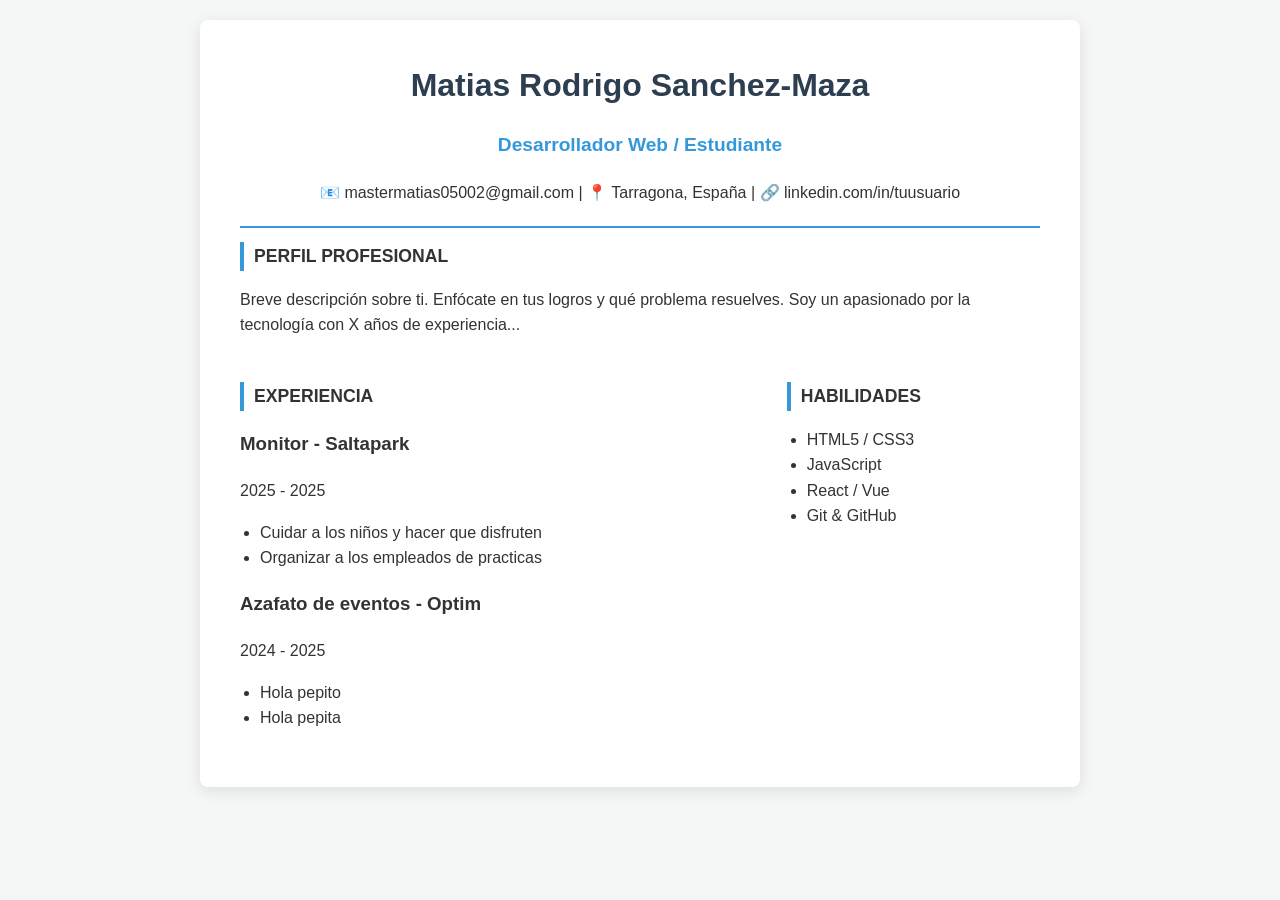
==== index.html @ cc2661fa "Add files via upload" ====
<!doctype html>
<html lang="es">
  <head>
    <meta charset="UTF-8" />
    <meta name="viewport" content="width=device-width, initial-scale=1.0" />
    <title>Mi CV Digital</title>
    <link rel="stylesheet" href="style.css" />
  </head>
  <body>
    <div class="container">
      <header>
        <h1>Matias Rodrigo Sanchez-Maza</h1>
        <p class="subtitle">Desarrollador Web / Estudiante</p>
        <div class="contact-info">
          <span>📧 mastermatias05002@gmail.com</span> |
          <span>📍 Tarragona, España</span> |
          <span>🔗 linkedin.com/in/tuusuario</span>
        </div>
      </header>

      <section class="summary">
        <h2>Perfil Profesional</h2>
        <p>
          Breve descripción sobre ti. Enfócate en tus logros y qué problema
          resuelves. Soy un apasionado por la tecnología con X años de
          experiencia...
        </p>
      </section>

      <div class="main-content">
        <section class="experience">
          <h2>Experiencia</h2>
          <div class="item">
            <h3>Monitor - Saltapark</h3>
            <span class="date">2025 - 2025</span>
            <ul>
              <li>Cuidar a los niños y hacer que disfruten</li>
              <li>Organizar a los empleados de practicas</li>
            </ul>
            <h3>Azafato de eventos - Optim</h3>
            <span class="date">2024 - 2025</span>
            <ul>
              <li>Hola pepito</li>
              <li>Hola pepita</li>
            </ul>
          </div>
        </section>

        <aside class="skills">
          <h2>Habilidades</h2>
          <ul>
            <li>HTML5 / CSS3</li>
            <li>JavaScript</li>
            <li>React / Vue</li>
            <li>Git & GitHub</li>
          </ul>
        </aside>
      </div>
    </div>
  </body>
</html>
---- style.css ----
:root {
    --primary-color: #2c3e50;
    --accent-color: #3498db;
    --text-color: #333;
    --bg-color: #f4f7f6;
}

body {
    font-family: 'Segoe UI', Tahoma, Geneva, Verdana, sans-serif;
    background-color: var(--bg-color);
    color: var(--text-color);
    line-height: 1.6;
    margin: 0;
    padding: 20px;
}

.container {
    max-width: 800px;
    margin: 0 auto;
    background: #fff;
    padding: 40px;
    box-shadow: 0 4px 15px rgba(0,0,0,0.1);
    border-radius: 8px;
}

header {
    text-align: center;
    border-bottom: 2px solid var(--accent-color);
    padding-bottom: 20px;
}

h1 { margin: 0; color: var(--primary-color); }

.subtitle {
    font-size: 1.2rem;
    color: var(--accent-color);
    font-weight: bold;
}

.main-content {
    display: flex;
    gap: 40px;
    margin-top: 30px;
}

.experience { flex: 2; }
.skills { flex: 1; }

h2 {
    border-left: 4px solid var(--accent-color);
    padding-left: 10px;
    text-transform: uppercase;
    font-size: 1.1rem;
}

ul { padding-left: 20px; }
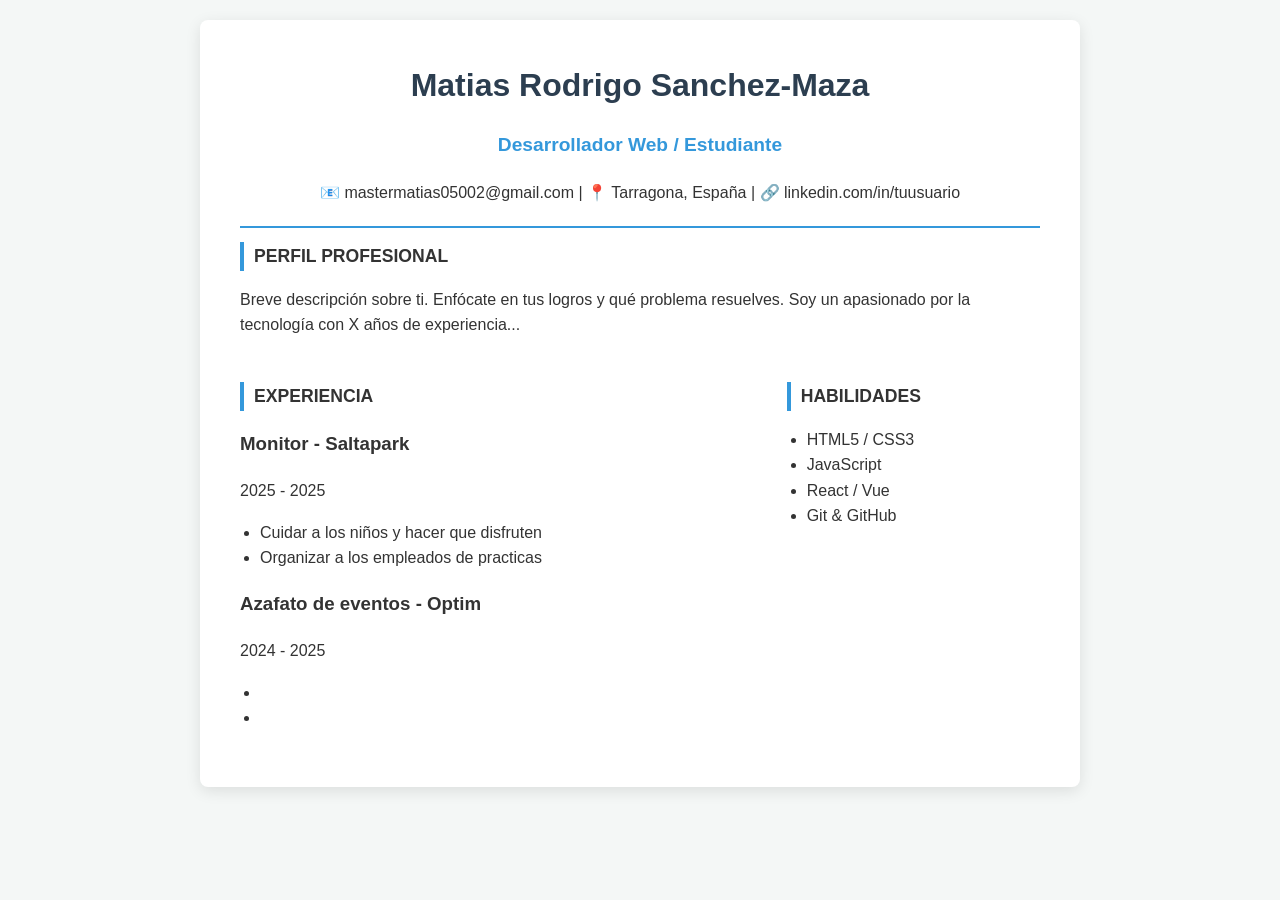
==== commit 692954d5: "1" ====
--- a/index.html
+++ b/index.html
@@ -40,8 +40,8 @@
             <h3>Azafato de eventos - Optim</h3>
             <span class="date">2024 - 2025</span>
             <ul>
-              <li>Hola pepito</li>
-              <li>Hola pepita</li>
+              <li></li>
+              <li></li>
             </ul>
           </div>
         </section>
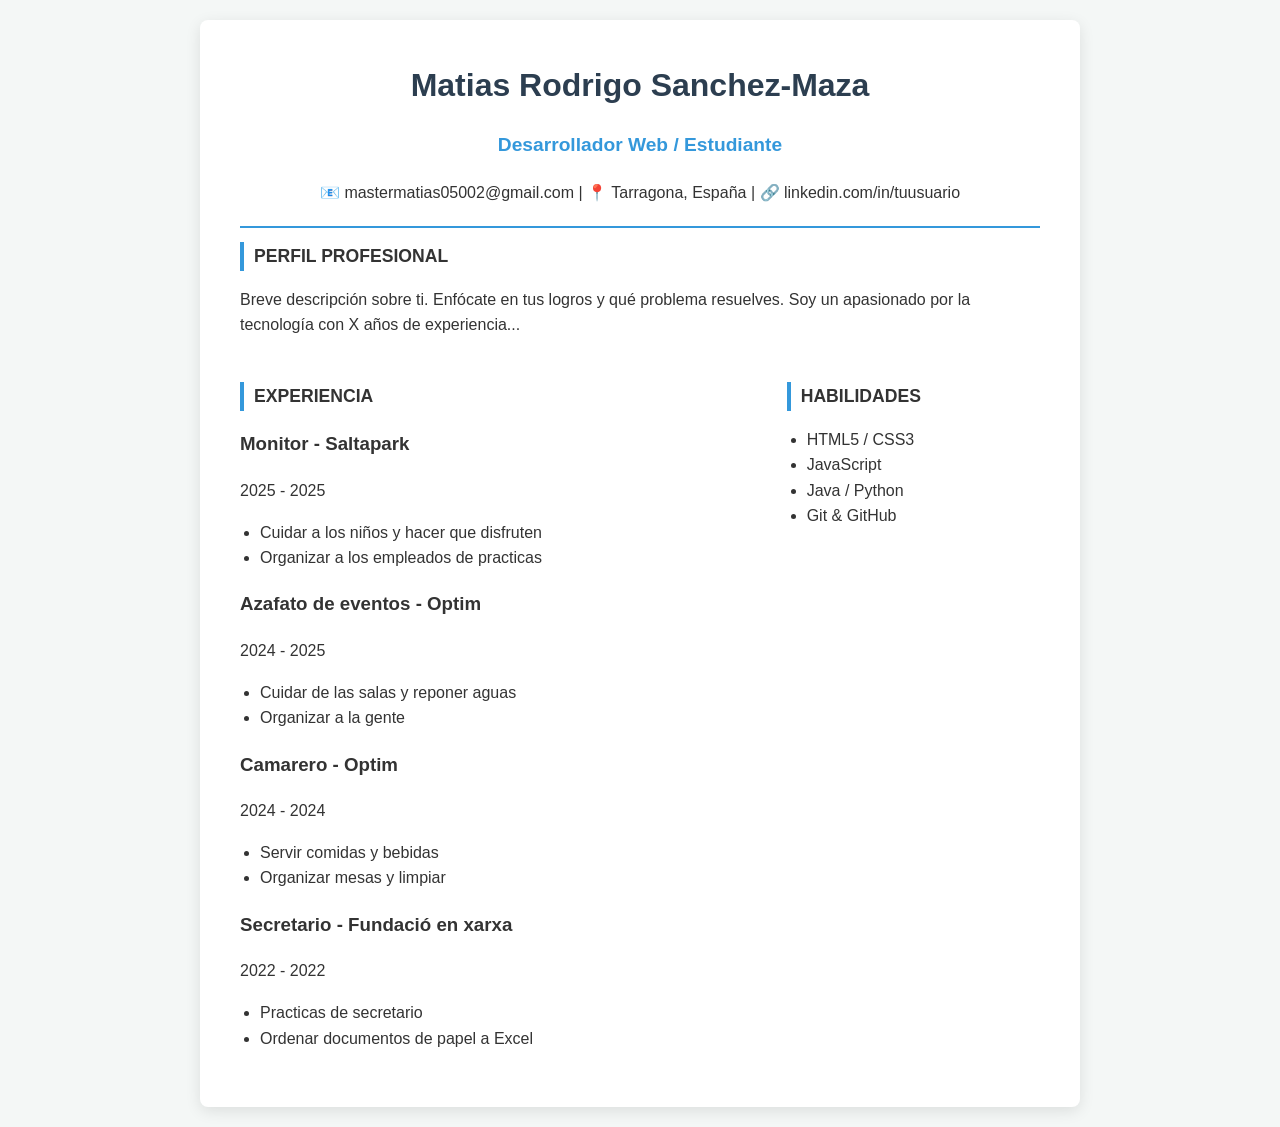
==== commit 8e6259ae: "mejoras" ====
--- a/index.html
+++ b/index.html
@@ -40,8 +40,20 @@
             <h3>Azafato de eventos - Optim</h3>
             <span class="date">2024 - 2025</span>
             <ul>
-              <li></li>
-              <li></li>
+              <li>Cuidar de las salas y reponer aguas</li>
+              <li>Organizar a la gente</li>
+            </ul>
+            <h3>Camarero - Optim</h3>
+            <span class="date">2024 - 2024</span>
+            <ul>
+              <li>Servir comidas y bebidas</li>
+              <li>Organizar mesas y limpiar</li>
+            </ul>
+            <h3>Secretario - Fundació en xarxa</h3>
+            <span class="date">2022 - 2022</span>
+            <ul>
+              <li>Practicas de secretario</li>
+              <li>Ordenar documentos de papel a Excel</li>
             </ul>
           </div>
         </section>
@@ -51,7 +63,7 @@
           <ul>
             <li>HTML5 / CSS3</li>
             <li>JavaScript</li>
-            <li>React / Vue</li>
+            <li>Java / Python</li>
             <li>Git & GitHub</li>
           </ul>
         </aside>
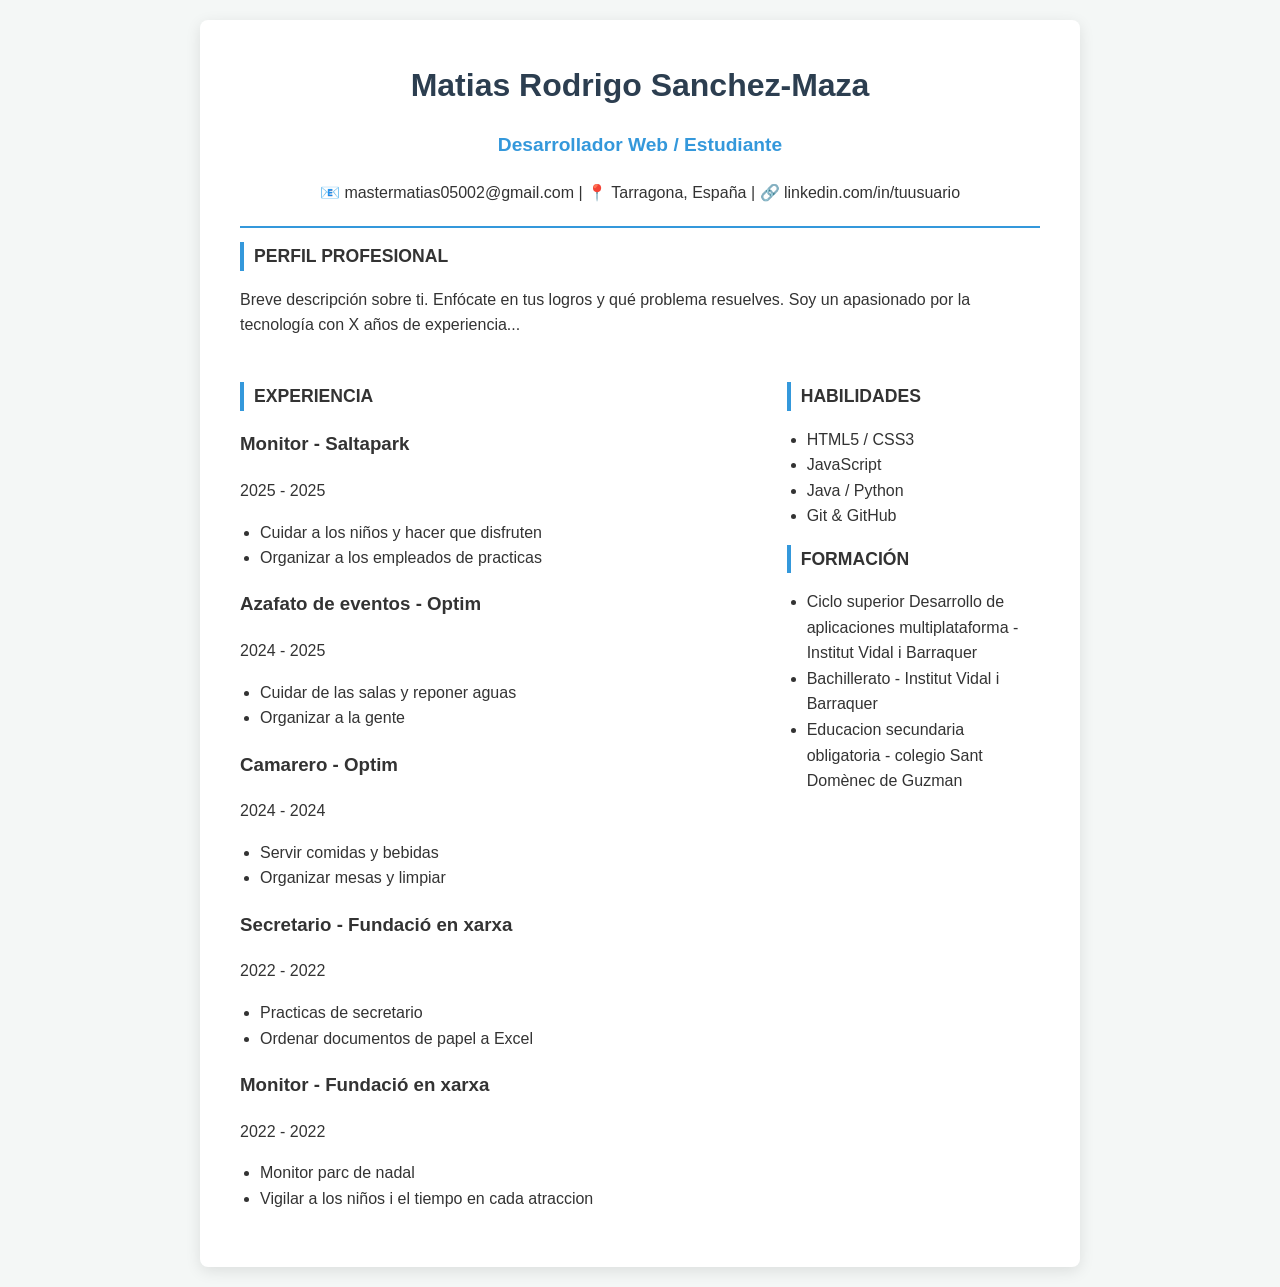
==== commit 2079c53a: "ultimo update del dia" ====
--- a/index.html
+++ b/index.html
@@ -55,6 +55,12 @@
               <li>Practicas de secretario</li>
               <li>Ordenar documentos de papel a Excel</li>
             </ul>
+            <h3>Monitor - Fundació en xarxa</h3>
+            <span class="date">2022 - 2022</span>
+            <ul>
+              <li>Monitor parc de nadal</li>
+              <li>Vigilar a los niños i el tiempo en cada atraccion</li>
+            </ul>
           </div>
         </section>
 
@@ -66,6 +72,12 @@
             <li>Java / Python</li>
             <li>Git & GitHub</li>
           </ul>
+          <h2>Formación</h2>
+          <ul>
+            <li>Ciclo superior Desarrollo de aplicaciones multiplataforma - Institut Vidal i Barraquer</li>
+            <li>Bachillerato - Institut Vidal i Barraquer</li>
+            <li>Educacion secundaria obligatoria - colegio Sant Domènec de Guzman</li>
+          </ul>
         </aside>
       </div>
     </div>
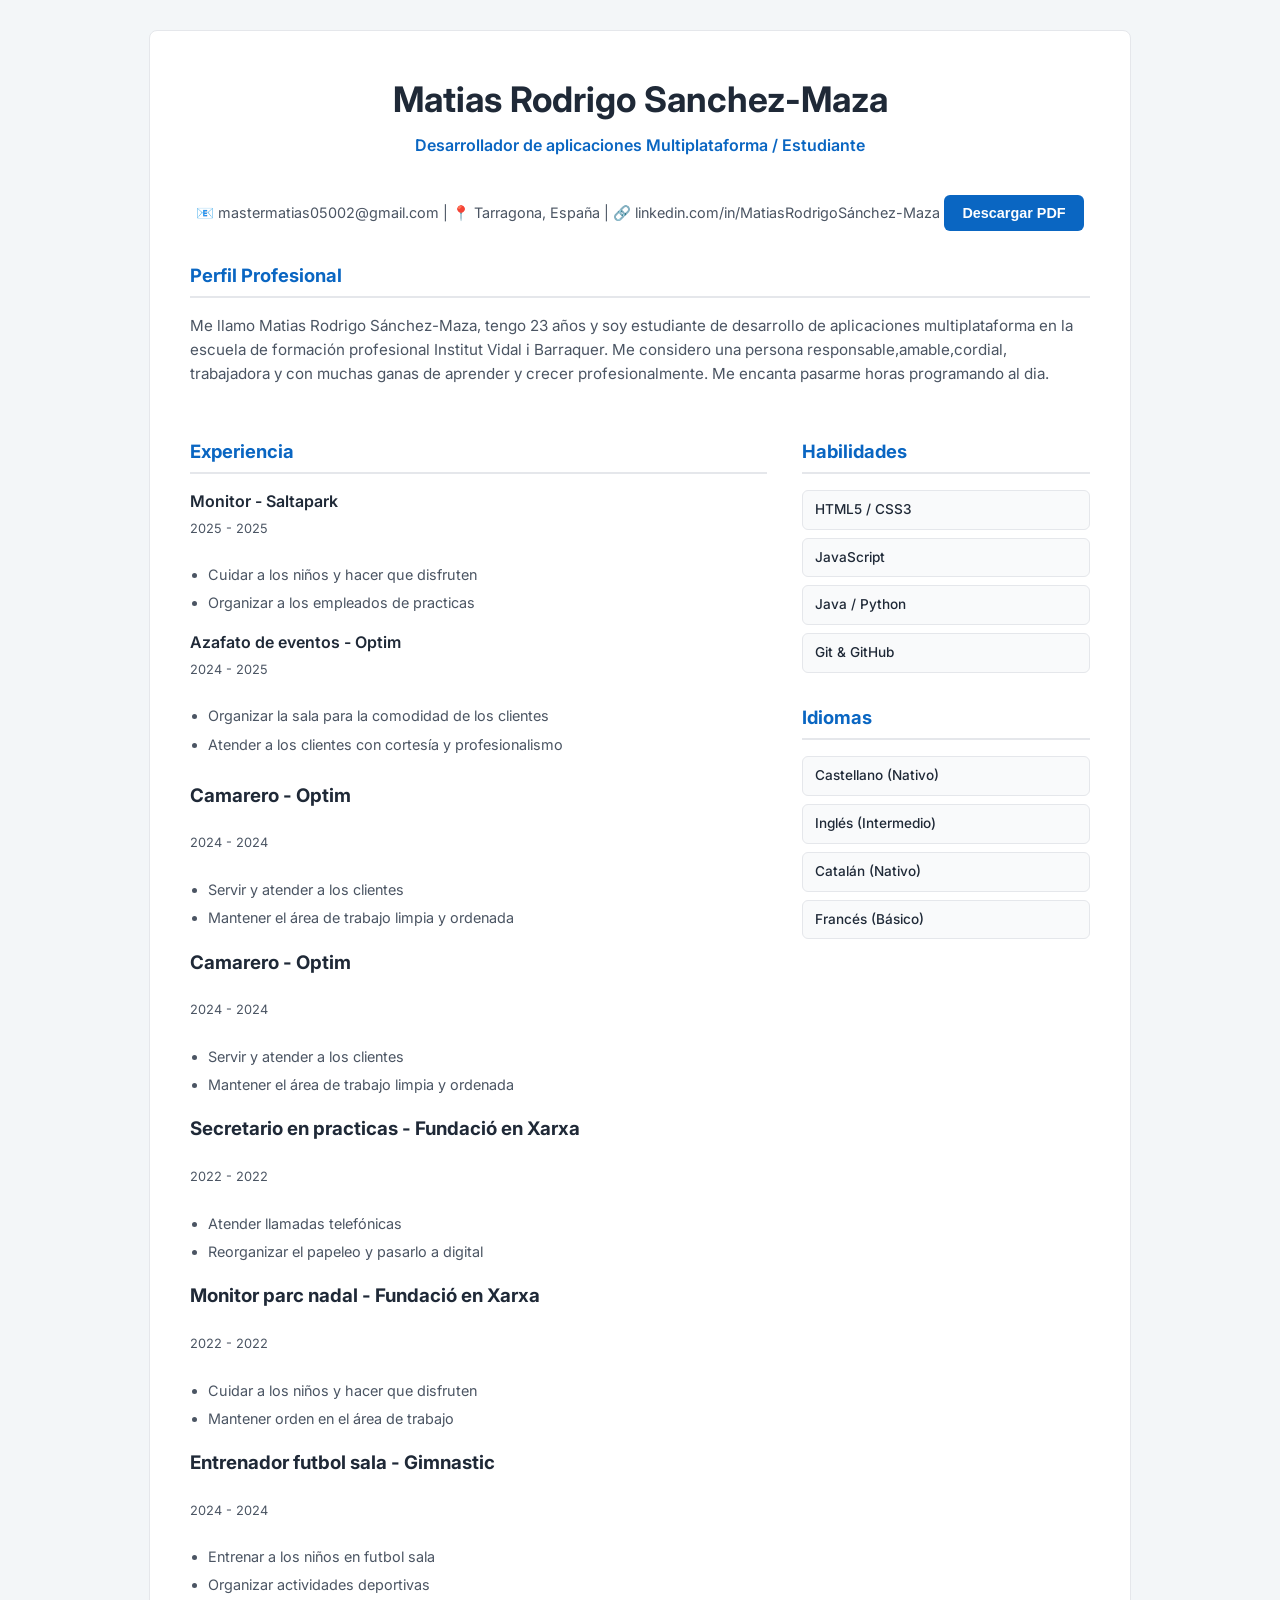
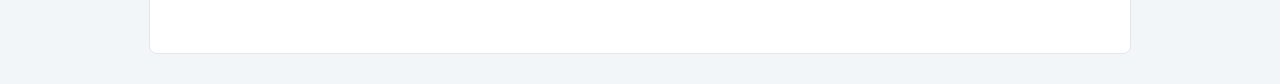
==== commit db5be807: "Add files via upload" ====
--- a/index.html
+++ b/index.html
@@ -10,20 +10,24 @@
     <div class="container">
       <header>
         <h1>Matias Rodrigo Sanchez-Maza</h1>
-        <p class="subtitle">Desarrollador Web / Estudiante</p>
+        <p class="subtitle">Desarrollador de aplicaciones Multiplataforma / Estudiante</p>
         <div class="contact-info">
           <span>📧 mastermatias05002@gmail.com</span> |
           <span>📍 Tarragona, España</span> |
-          <span>🔗 linkedin.com/in/tuusuario</span>
+          <span>🔗 linkedin.com/in/MatiasRodrigoSánchez-Maza</span>
+          <span><button class="pdf-btn" onclick="window.print()">Descargar PDF</button>
+</span>
         </div>
       </header>
 
       <section class="summary">
         <h2>Perfil Profesional</h2>
         <p>
-          Breve descripción sobre ti. Enfócate en tus logros y qué problema
-          resuelves. Soy un apasionado por la tecnología con X años de
-          experiencia...
+          Me llamo Matias Rodrigo Sánchez-Maza, tengo 23 años y soy estudiante
+          de desarrollo de aplicaciones multiplataforma en la escuela de formación profesional
+          Institut Vidal i Barraquer. Me considero una persona responsable,amable,cordial,
+          trabajadora y con muchas ganas de aprender y crecer profesionalmente. Me encanta pasarme
+          horas programando al dia.
         </p>
       </section>
 
@@ -40,28 +44,42 @@
             <h3>Azafato de eventos - Optim</h3>
             <span class="date">2024 - 2025</span>
             <ul>
-              <li>Cuidar de las salas y reponer aguas</li>
-              <li>Organizar a la gente</li>
+              <li>Organizar la sala para la comodidad de los clientes</li>
+              <li>Atender a los clientes con cortesía y profesionalismo</li>
+            </ul>
+          </div>
             </ul>
             <h3>Camarero - Optim</h3>
             <span class="date">2024 - 2024</span>
             <ul>
-              <li>Servir comidas y bebidas</li>
-              <li>Organizar mesas y limpiar</li>
+              <li>Servir y atender a los clientes</li>
+              <li>Mantener el área de trabajo limpia y ordenada</li>
             </ul>
-            <h3>Secretario - Fundació en xarxa</h3>
+            </ul>
+            <h3>Camarero - Optim</h3>
+            <span class="date">2024 - 2024</span>
+            <ul>
+              <li>Servir y atender a los clientes</li>
+              <li>Mantener el área de trabajo limpia y ordenada</li>
+            </ul>
+              <h3>Secretario en practicas - Fundació en Xarxa</h3>
             <span class="date">2022 - 2022</span>
             <ul>
-              <li>Practicas de secretario</li>
-              <li>Ordenar documentos de papel a Excel</li>
+              <li>Atender llamadas telefónicas</li>
+              <li>Reorganizar el papeleo y pasarlo a digital</li>
             </ul>
-            <h3>Monitor - Fundació en xarxa</h3>
+          <h3>Monitor parc nadal - Fundació en Xarxa</h3>
             <span class="date">2022 - 2022</span>
             <ul>
-              <li>Monitor parc de nadal</li>
-              <li>Vigilar a los niños i el tiempo en cada atraccion</li>
+              <li>Cuidar a los niños y hacer que disfruten</li>
+              <li>Mantener orden en el área de trabajo</li>
             </ul>
-          </div>
+              <h3>Entrenador futbol sala - Gimnastic</h3>
+            <span class="date">2024 - 2024</span>
+            <ul>
+              <li>Entrenar a los niños en futbol sala</li>
+              <li>Organizar actividades deportivas</li>
+            </ul>
         </section>
 
         <aside class="skills">
@@ -72,11 +90,12 @@
             <li>Java / Python</li>
             <li>Git & GitHub</li>
           </ul>
-          <h2>Formación</h2>
+            <h2>Idiomas</h2>
           <ul>
-            <li>Ciclo superior Desarrollo de aplicaciones multiplataforma - Institut Vidal i Barraquer</li>
-            <li>Bachillerato - Institut Vidal i Barraquer</li>
-            <li>Educacion secundaria obligatoria - colegio Sant Domènec de Guzman</li>
+            <li>Castellano (Nativo)</li>
+            <li>Inglés (Intermedio)</li>
+            <li>Catalán (Nativo)</li>
+            <li>Francés (Básico)</li>
           </ul>
         </aside>
       </div>
--- a/style.css
+++ b/style.css
@@ -1,56 +1,205 @@
+@import url('https://fonts.googleapis.com/css2?family=Inter:wght@300;400;600;700&display=swap');
+
+/* =========================
+   VARIABLES LINKEDIN
+========================= */
 :root {
-    --primary-color: #2c3e50;
-    --accent-color: #3498db;
-    --text-color: #333;
-    --bg-color: #f4f7f6;
-}
-
+    --primary-color: #0a66c2;   /* Azul LinkedIn */
+    --text-color: #1f2937;
+    --light-text: #4b5563;
+    --bg-color: #f3f6f8;
+    --card-bg: #ffffff;
+    --border-color: #e5e7eb;
+}
+
+/* =========================
+   GENERAL
+========================= */
 body {
-    font-family: 'Segoe UI', Tahoma, Geneva, Verdana, sans-serif;
-    background-color: var(--bg-color);
+    font-family: 'Inter', sans-serif;
+    background: var(--bg-color);
     color: var(--text-color);
     line-height: 1.6;
     margin: 0;
-    padding: 20px;
-}
-
+    padding: 30px 15px;
+}
+
+/* =========================
+   CONTENEDOR
+========================= */
 .container {
-    max-width: 800px;
+    max-width: 900px;
     margin: 0 auto;
-    background: #fff;
+    background: var(--card-bg);
     padding: 40px;
-    box-shadow: 0 4px 15px rgba(0,0,0,0.1);
     border-radius: 8px;
-}
-
+    border: 1px solid var(--border-color);
+}
+
+/* =========================
+   HEADER
+========================= */
 header {
     text-align: center;
-    border-bottom: 2px solid var(--accent-color);
-    padding-bottom: 20px;
-}
-
-h1 { margin: 0; color: var(--primary-color); }
+    margin-bottom: 30px;
+}
+
+h1 {
+    margin: 0;
+    font-size: 2.2rem;
+    font-weight: 700;
+    color: var(--text-color);
+}
 
 .subtitle {
-    font-size: 1.2rem;
-    color: var(--accent-color);
-    font-weight: bold;
-}
-
+    font-size: 1rem;
+    font-weight: 600;
+    color: var(--primary-color);
+    margin-top: 6px;
+}
+
+.contact-info {
+    margin-top: 10px;
+    font-size: 0.9rem;
+    color: var(--light-text);
+}
+
+/* =========================
+   SECCIONES
+========================= */
+h2 {
+    font-size: 1.15rem;
+    color: var(--primary-color);
+    border-bottom: 2px solid var(--border-color);
+    padding-bottom: 6px;
+    margin-top: 30px;
+}
+
+/* =========================
+   PERFIL
+========================= */
+.summary p {
+    color: var(--light-text);
+    font-size: 0.95rem;
+}
+
+/* =========================
+   LAYOUT
+========================= */
 .main-content {
     display: flex;
-    gap: 40px;
-    margin-top: 30px;
+    gap: 35px;
+    margin-top: 20px;
+}
+
+@media (max-width: 768px) {
+    .main-content {
+        flex-direction: column;
+    }
+    .container {
+        padding: 25px;
+    }
 }
 
 .experience { flex: 2; }
 .skills { flex: 1; }
 
-h2 {
-    border-left: 4px solid var(--accent-color);
-    padding-left: 10px;
-    text-transform: uppercase;
-    font-size: 1.1rem;
-}
-
-ul { padding-left: 20px; }+/* =========================
+   EXPERIENCIA
+========================= */
+.item {
+    margin-bottom: 25px;
+}
+
+.item h3 {
+    margin: 0;
+    font-size: 1rem;
+    font-weight: 600;
+    color: var(--text-color);
+}
+
+.date {
+    display: inline-block;
+    font-size: 0.8rem;
+    color: var(--light-text);
+    margin: 4px 0 8px;
+}
+
+/* =========================
+   LISTAS
+========================= */
+ul {
+    padding-left: 18px;
+}
+
+ul li {
+    font-size: 0.9rem;
+    color: var(--light-text);
+    margin-bottom: 5px;
+}
+
+/* =========================
+   SKILLS / IDIOMAS
+========================= */
+.skills ul {
+    list-style: none;
+    padding: 0;
+}
+
+.skills li {
+    background: #f9fafb;
+    border: 1px solid var(--border-color);
+    margin-bottom: 8px;
+    padding: 8px 12px;
+    border-radius: 6px;
+    font-size: 0.85rem;
+    font-weight: 500;
+    color: var(--text-color);
+}
+
+/* =========================
+   IMPRESIÓN / PDF (LinkedIn)
+========================= */
+@media print {
+
+    body {
+        background: #ffffff;
+        padding: 0;
+    }
+
+    .container {
+        border: none;
+        padding: 25px;
+    }
+
+    h2 {
+        color: #000000;
+        border-bottom: 1px solid #000;
+    }
+
+    .subtitle {
+        color: #000000;
+    }
+}
+.pdf-btn {
+    margin-top: 20px;
+    padding: 10px 18px;
+    font-size: 0.9rem;
+    font-weight: 600;
+    color: #ffffff;
+    background: #0a66c2;
+    border: none;
+    border-radius: 6px;
+    cursor: pointer;
+}
+
+.pdf-btn:hover {
+    background: #084d9c;
+}
+
+/* No mostrar el botón en el PDF */
+@media print {
+    .pdf-btn {
+        display: none;
+    }
+}
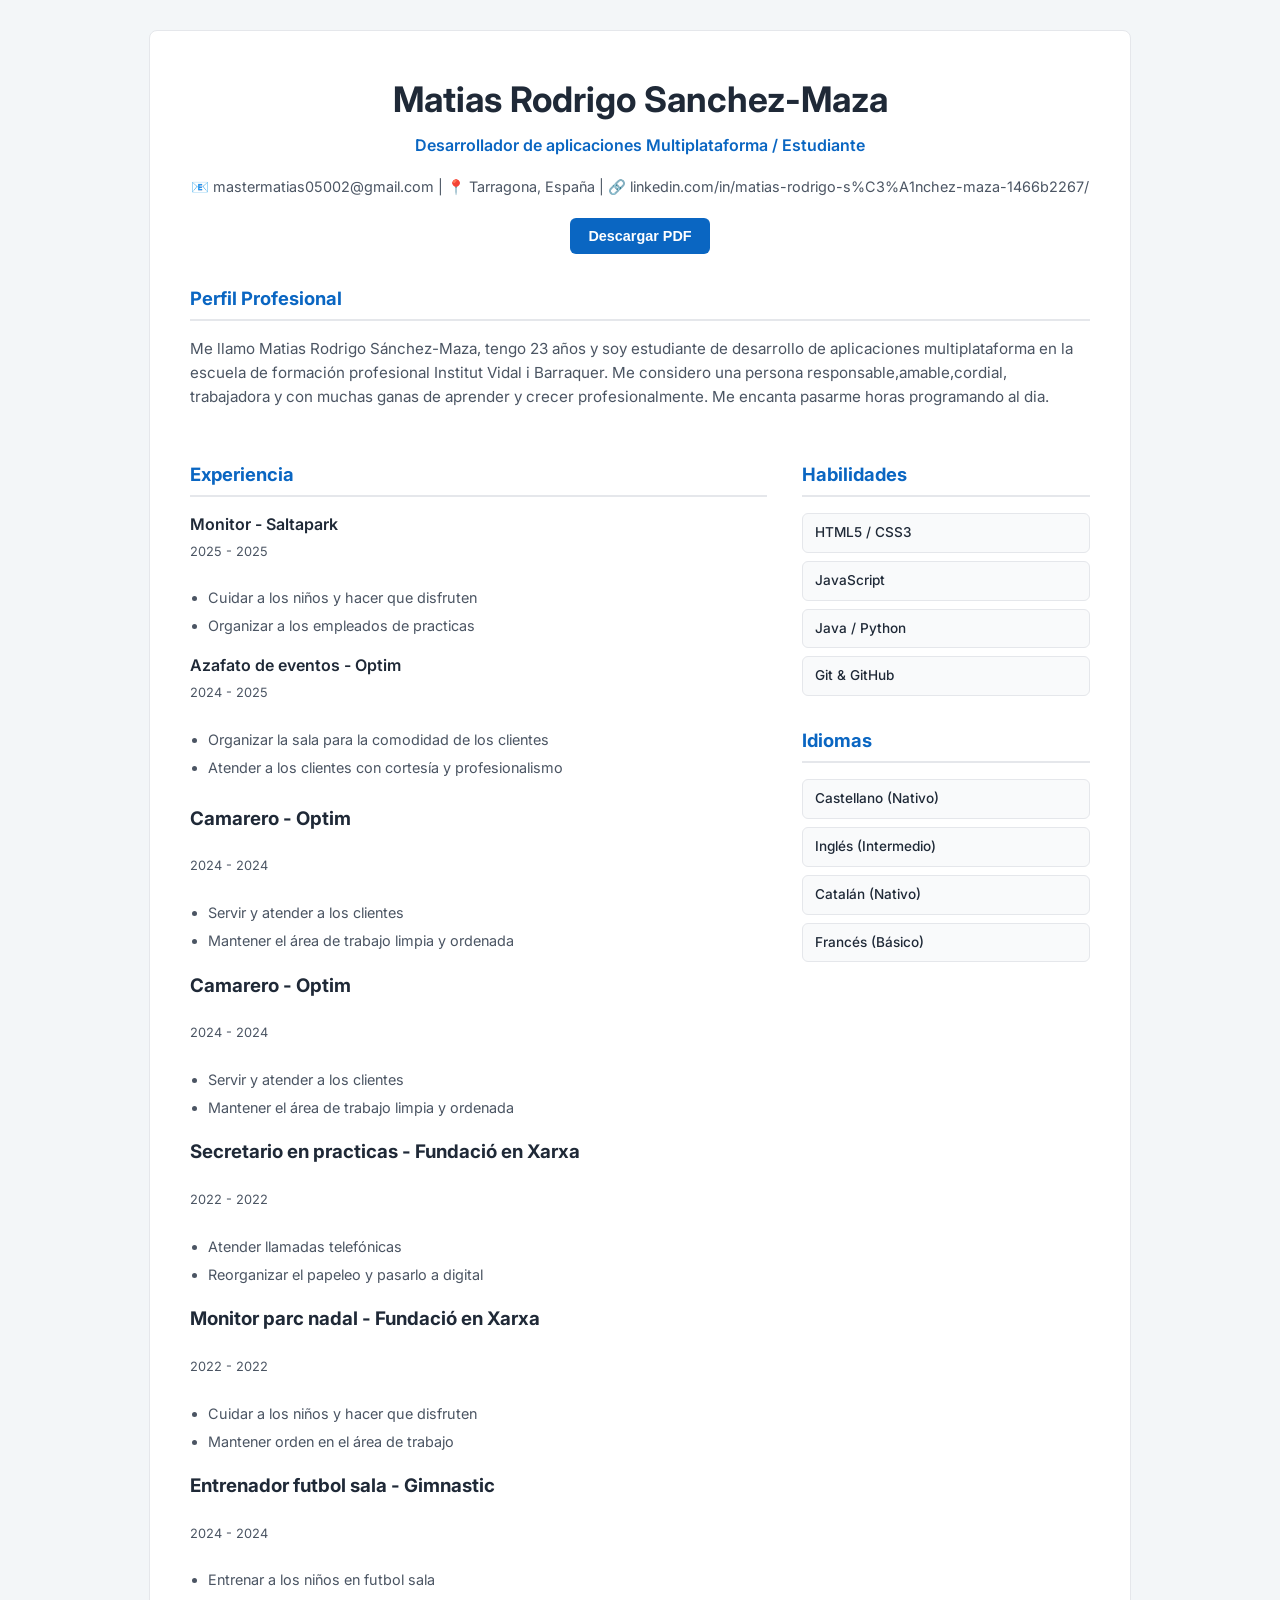
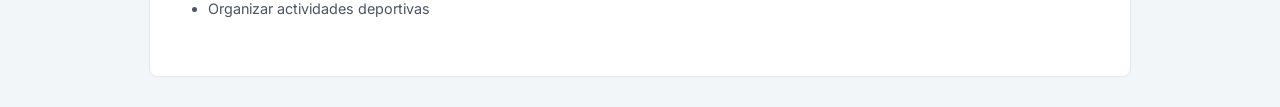
==== commit 85279a79: "Add files via upload" ====
--- a/index.html
+++ b/index.html
@@ -14,7 +14,7 @@
         <div class="contact-info">
           <span>📧 mastermatias05002@gmail.com</span> |
           <span>📍 Tarragona, España</span> |
-          <span>🔗 linkedin.com/in/MatiasRodrigoSánchez-Maza</span>
+          <span>🔗 linkedin.com/in/matias-rodrigo-s%C3%A1nchez-maza-1466b2267/</span>
           <span><button class="pdf-btn" onclick="window.print()">Descargar PDF</button>
 </span>
         </div>
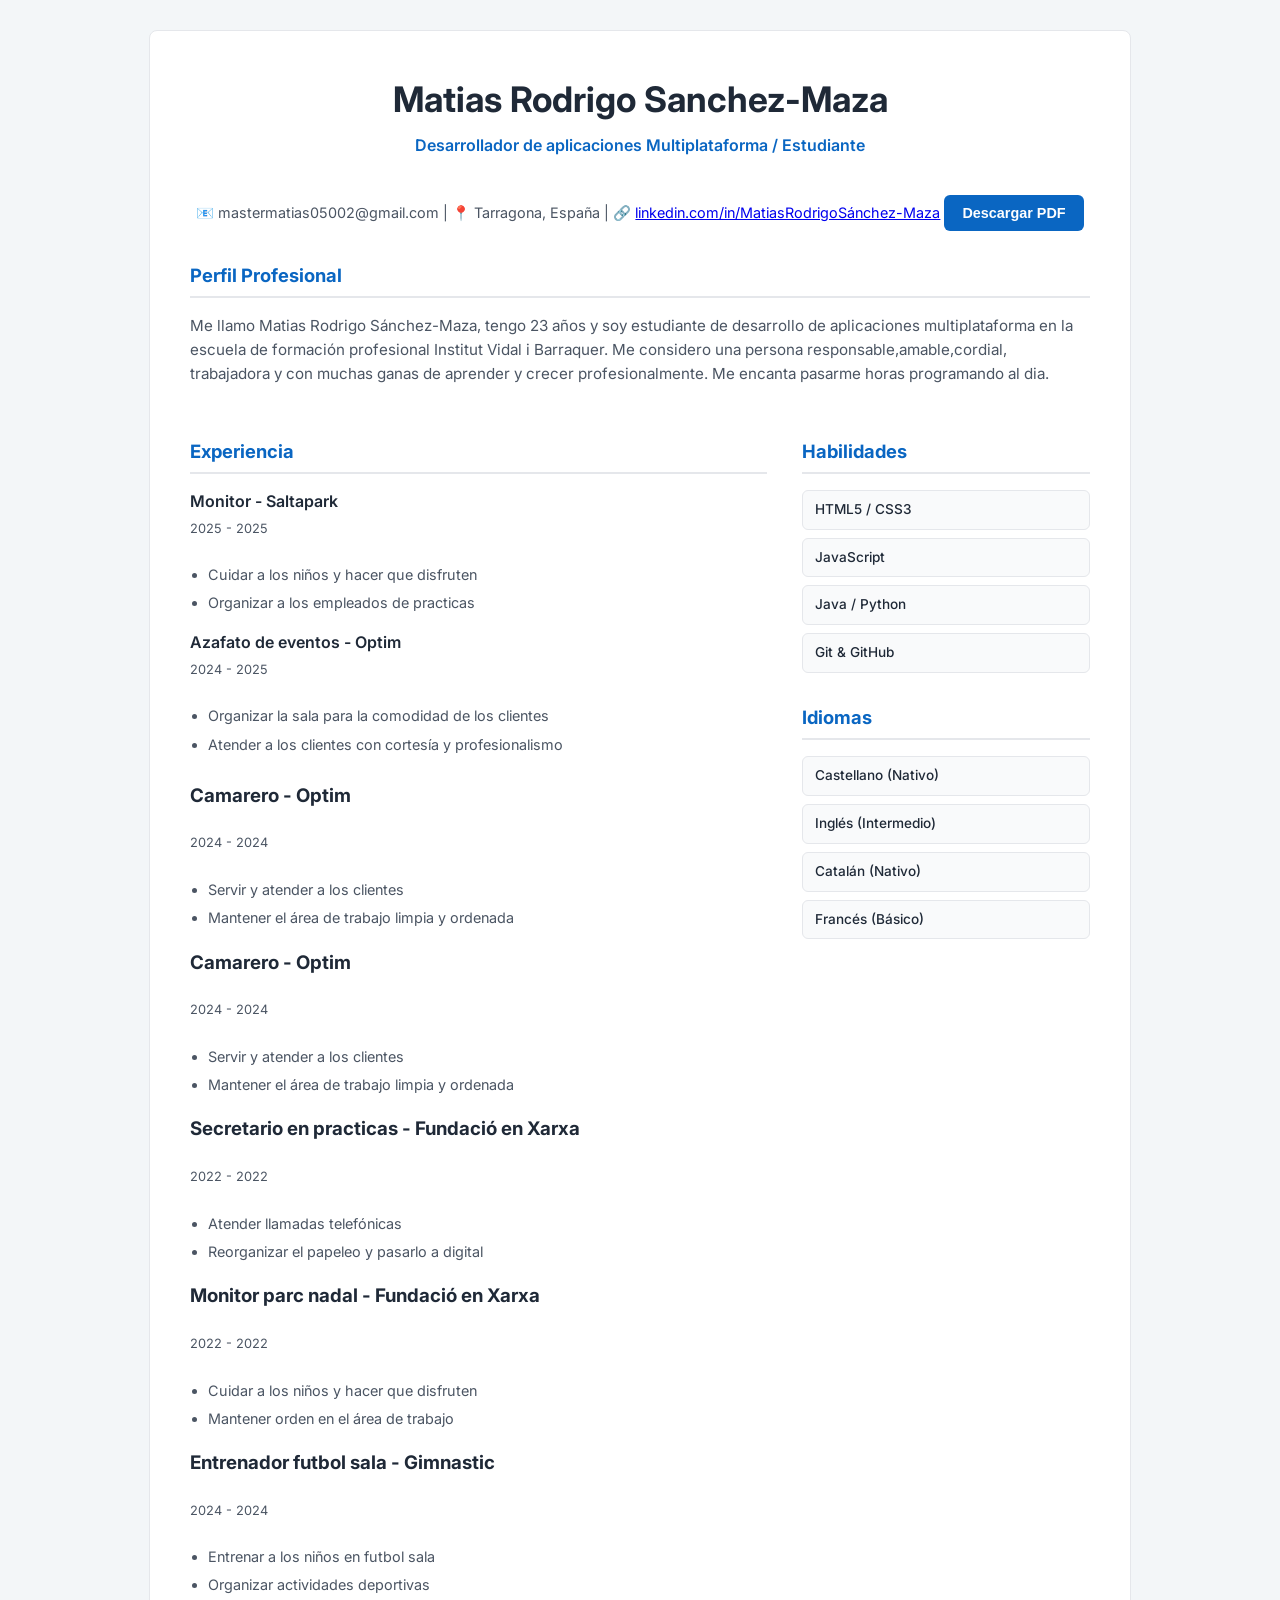
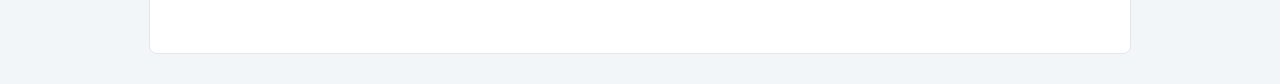
==== commit 4e596497: "Add files via upload" ====
--- a/index.html
+++ b/index.html
@@ -14,7 +14,7 @@
         <div class="contact-info">
           <span>📧 mastermatias05002@gmail.com</span> |
           <span>📍 Tarragona, España</span> |
-          <span>🔗 linkedin.com/in/matias-rodrigo-s%C3%A1nchez-maza-1466b2267/</span>
+          <span>🔗 <a href="https://www.linkedin.com/in/matias-rodrigo-s%C3%A1nchez-maza-1466b2267/">linkedin.com/in/MatiasRodrigoSánchez-Maza</a></span>
           <span><button class="pdf-btn" onclick="window.print()">Descargar PDF</button>
 </span>
         </div>
